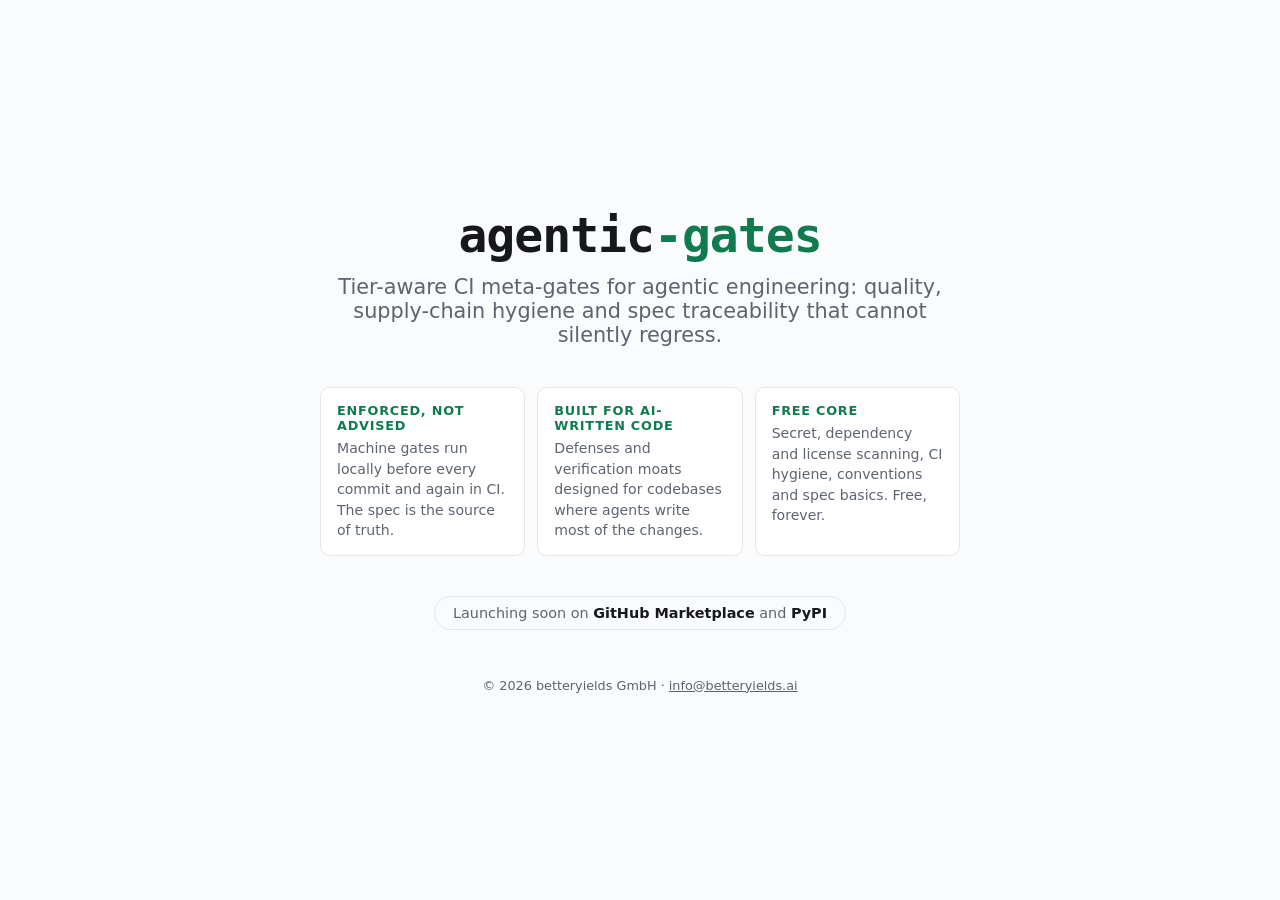
==== index.html @ 86430f10 "feat: coming-soon landing page for agentic-gates.dev" ====
<!DOCTYPE html>
<html lang="en">
<head>
<meta charset="utf-8">
<meta name="viewport" content="width=device-width, initial-scale=1">
<title>agentic-gates: CI quality gates for agentic engineering</title>
<meta name="description" content="Tier-aware CI meta-gates that enforce engineering quality, supply-chain hygiene and spec traceability for codebases built with AI agents. Launching soon.">
<style>
  :root {
    --bg: #0b0e14;
    --fg: #e6e9ef;
    --muted: #8b93a3;
    --accent: #4cc38a;
    --card: #131722;
    --border: #232a3a;
  }
  @media (prefers-color-scheme: light) {
    :root {
      --bg: #fafbfc;
      --fg: #16181d;
      --muted: #5c6470;
      --accent: #0f7b4f;
      --card: #ffffff;
      --border: #e3e6ea;
    }
  }
  * { margin: 0; padding: 0; box-sizing: border-box; }
  body {
    background: var(--bg);
    color: var(--fg);
    font-family: ui-sans-serif, system-ui, "Segoe UI", Roboto, Helvetica, Arial, sans-serif;
    min-height: 100vh;
    display: flex;
    align-items: center;
    justify-content: center;
    padding: 2rem 1.25rem;
  }
  main { max-width: 40rem; width: 100%; text-align: center; }
  .mark {
    font-family: ui-monospace, "Cascadia Code", Consolas, monospace;
    font-size: clamp(1.9rem, 6vw, 3rem);
    font-weight: 700;
    letter-spacing: -0.02em;
  }
  .mark .g { color: var(--accent); }
  .tagline {
    margin-top: 0.75rem;
    font-size: clamp(1.05rem, 2.6vw, 1.3rem);
    color: var(--muted);
  }
  .cards {
    margin-top: 2.5rem;
    display: grid;
    grid-template-columns: repeat(auto-fit, minmax(10.5rem, 1fr));
    gap: 0.75rem;
    text-align: left;
  }
  .card {
    background: var(--card);
    border: 1px solid var(--border);
    border-radius: 0.6rem;
    padding: 0.9rem 1rem;
  }
  .card h2 {
    font-size: 0.8rem;
    text-transform: uppercase;
    letter-spacing: 0.06em;
    color: var(--accent);
    margin-bottom: 0.35rem;
  }
  .card p { font-size: 0.88rem; color: var(--muted); line-height: 1.45; }
  .soon {
    margin-top: 2.5rem;
    display: inline-block;
    border: 1px solid var(--border);
    border-radius: 2rem;
    padding: 0.5rem 1.1rem;
    font-size: 0.9rem;
    color: var(--muted);
  }
  .soon strong { color: var(--fg); font-weight: 600; }
  footer {
    margin-top: 3rem;
    font-size: 0.8rem;
    color: var(--muted);
  }
  footer a { color: inherit; }
</style>
</head>
<body>
<main>
  <h1 class="mark">agentic<span class="g">-gates</span></h1>
  <p class="tagline">Tier-aware CI meta-gates for agentic engineering: quality, supply-chain hygiene and spec traceability that cannot silently regress.</p>

  <div class="cards">
    <div class="card">
      <h2>Enforced, not advised</h2>
      <p>Machine gates run locally before every commit and again in CI. The spec is the source of truth.</p>
    </div>
    <div class="card">
      <h2>Built for AI-written code</h2>
      <p>Defenses and verification moats designed for codebases where agents write most of the changes.</p>
    </div>
    <div class="card">
      <h2>Free core</h2>
      <p>Secret, dependency and license scanning, CI hygiene, conventions and spec basics. Free, forever.</p>
    </div>
  </div>

  <p class="soon">Launching soon on <strong>GitHub Marketplace</strong> and <strong>PyPI</strong></p>

  <footer>
    <p>&copy; 2026 betteryields GmbH &middot; <a href="mailto:info@betteryields.ai">info@betteryields.ai</a></p>
  </footer>
</main>
</body>
</html>
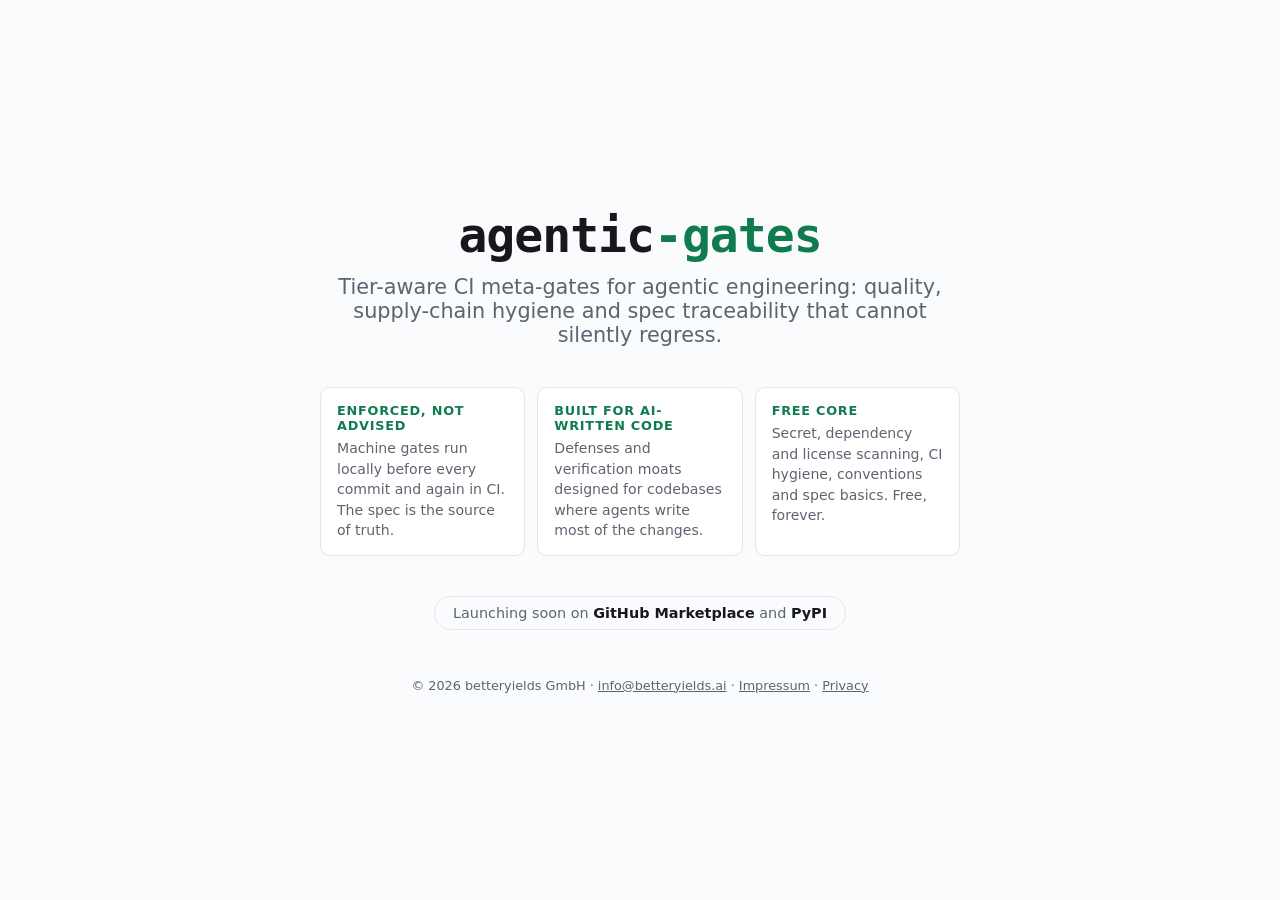
==== commit 3d2a234c: "feat(legal): add Impressum and privacy notice, link from footer" ====
--- a/index.html
+++ b/index.html
@@ -110,7 +110,7 @@
   <p class="soon">Launching soon on <strong>GitHub Marketplace</strong> and <strong>PyPI</strong></p>
 
   <footer>
-    <p>&copy; 2026 betteryields GmbH &middot; <a href="mailto:info@betteryields.ai">info@betteryields.ai</a></p>
+    <p>&copy; 2026 betteryields GmbH &middot; <a href="mailto:info@betteryields.ai">info@betteryields.ai</a> &middot; <a href="/impressum.html">Impressum</a> &middot; <a href="/datenschutz.html">Privacy</a></p>
   </footer>
 </main>
 </body>
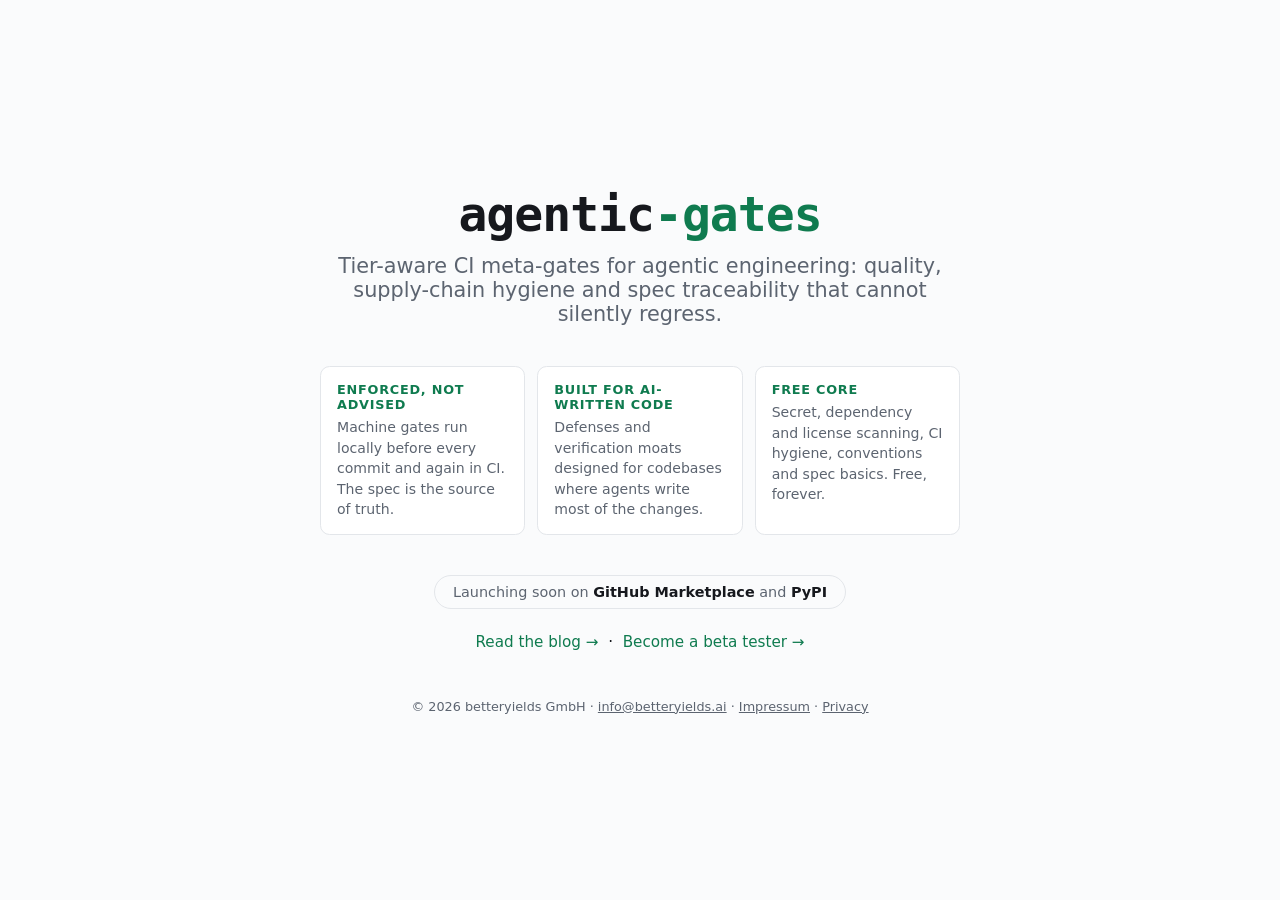
==== commit 657cfe1b: "feat(site): blog + email-gate + beta pages (marketing build session, part gates) Implements the agen" ====
--- a/index.html
+++ b/index.html
@@ -79,6 +79,9 @@
     color: var(--muted);
   }
   .soon strong { color: var(--fg); font-weight: 600; }
+  .links { margin-top: 1.5rem; font-size: 0.95rem; }
+  .links a { color: var(--accent); text-decoration: none; }
+  .links a:hover { text-decoration: underline; }
   footer {
     margin-top: 3rem;
     font-size: 0.8rem;
@@ -109,6 +112,8 @@
 
   <p class="soon">Launching soon on <strong>GitHub Marketplace</strong> and <strong>PyPI</strong></p>
 
+  <p class="links"><a href="/blog/">Read the blog &rarr;</a> &nbsp;&middot;&nbsp; <a href="/beta/">Become a beta tester &rarr;</a></p>
+
   <footer>
     <p>&copy; 2026 betteryields GmbH &middot; <a href="mailto:info@betteryields.ai">info@betteryields.ai</a> &middot; <a href="/impressum.html">Impressum</a> &middot; <a href="/datenschutz.html">Privacy</a></p>
   </footer>
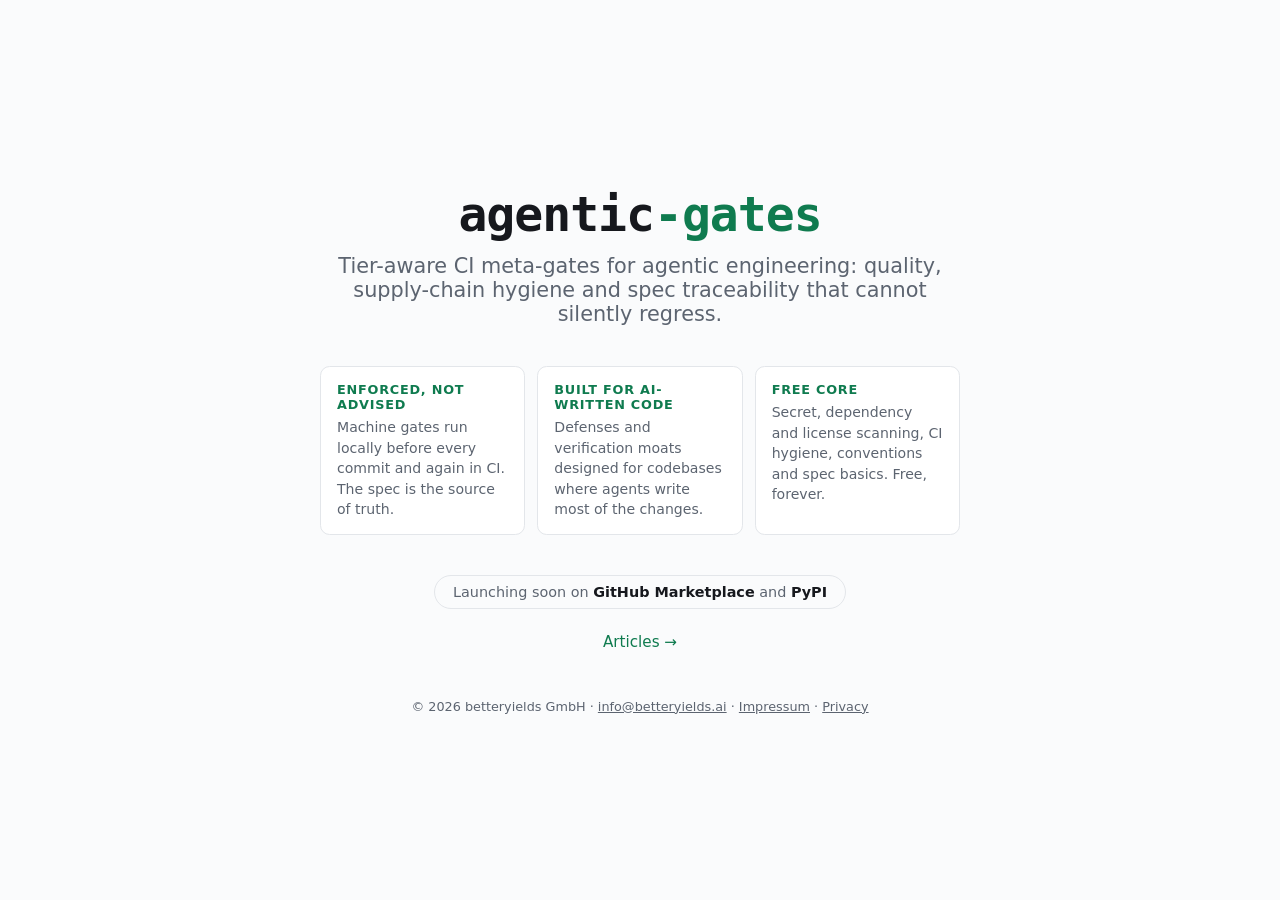
==== commit 8ecf12ed: "chore(site): slim to static article pages only (owner decision) Drop the email-gate pages, beta sign" ====
--- a/index.html
+++ b/index.html
@@ -112,7 +112,7 @@
 
   <p class="soon">Launching soon on <strong>GitHub Marketplace</strong> and <strong>PyPI</strong></p>
 
-  <p class="links"><a href="/blog/">Read the blog &rarr;</a> &nbsp;&middot;&nbsp; <a href="/beta/">Become a beta tester &rarr;</a></p>
+  <p class="links"><a href="/blog/">Articles &rarr;</a></p>
 
   <footer>
     <p>&copy; 2026 betteryields GmbH &middot; <a href="mailto:info@betteryields.ai">info@betteryields.ai</a> &middot; <a href="/impressum.html">Impressum</a> &middot; <a href="/datenschutz.html">Privacy</a></p>
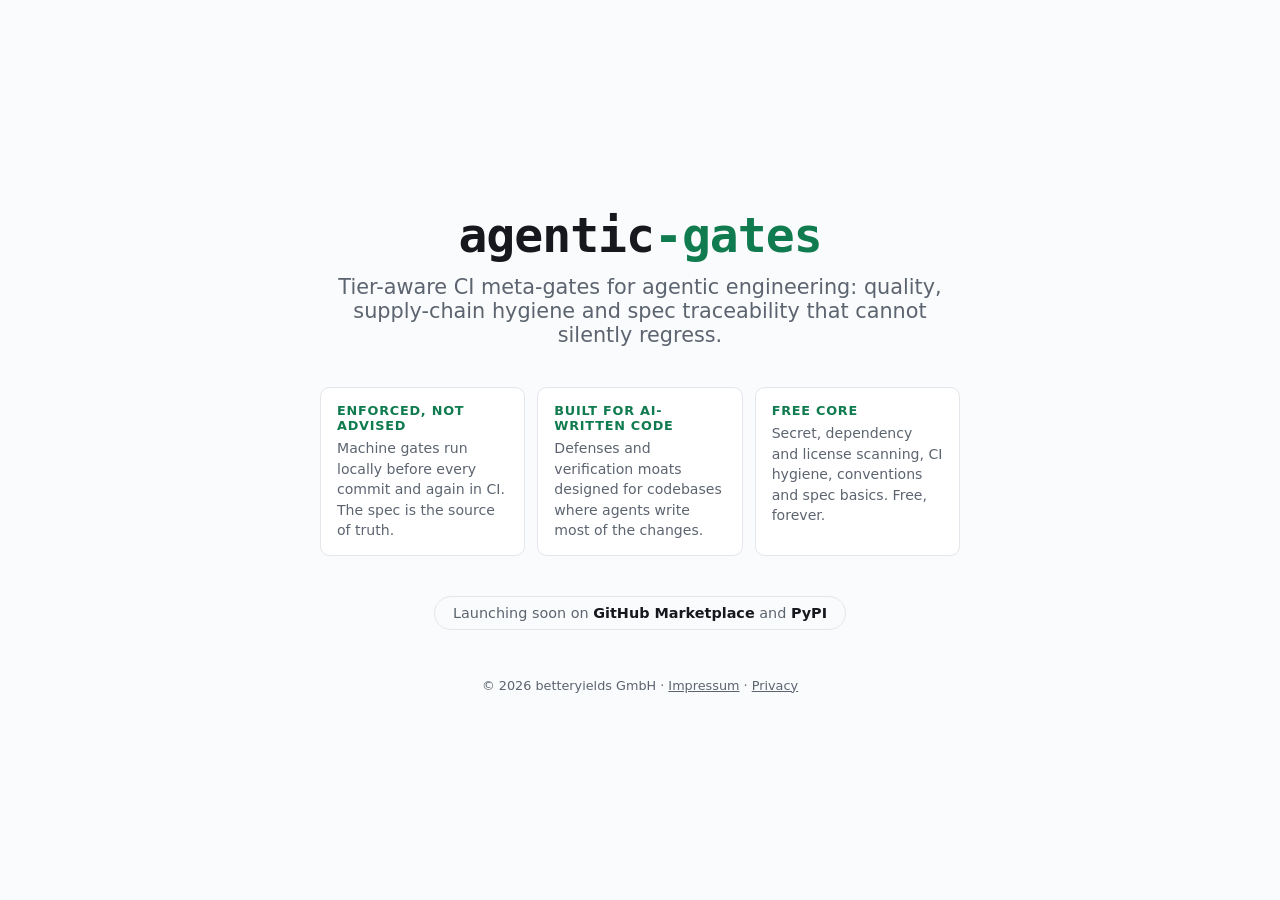
==== commit fc0dcd2a: "Keine Mailadresse in der Fusszeile der Startseite Owner-Entscheidung 2026-08-16. Die Adresse stand d" ====
--- a/index.html
+++ b/index.html
@@ -79,9 +79,6 @@
     color: var(--muted);
   }
   .soon strong { color: var(--fg); font-weight: 600; }
-  .links { margin-top: 1.5rem; font-size: 0.95rem; }
-  .links a { color: var(--accent); text-decoration: none; }
-  .links a:hover { text-decoration: underline; }
   footer {
     margin-top: 3rem;
     font-size: 0.8rem;
@@ -112,10 +109,12 @@
 
   <p class="soon">Launching soon on <strong>GitHub Marketplace</strong> and <strong>PyPI</strong></p>
 
-  <p class="links"><a href="/blog/">Articles &rarr;</a></p>
-
   <footer>
-    <p>&copy; 2026 betteryields GmbH &middot; <a href="mailto:info@betteryields.ai">info@betteryields.ai</a> &middot; <a href="/impressum.html">Impressum</a> &middot; <a href="/datenschutz.html">Privacy</a></p>
+    <!-- No mail address here (owner decision 2026-08-16). The Impressum carries the
+         contact that Section 5 DDG requires, and the privacy notice carries the one
+         the GDPR requires for the controller and for an objection. A third copy in
+         the footer of the landing page adds no duty and one more address to harvest. -->
+    <p>&copy; 2026 betteryields GmbH &middot; <a href="/impressum.html">Impressum</a> &middot; <a href="/datenschutz.html">Privacy</a></p>
   </footer>
 </main>
 </body>
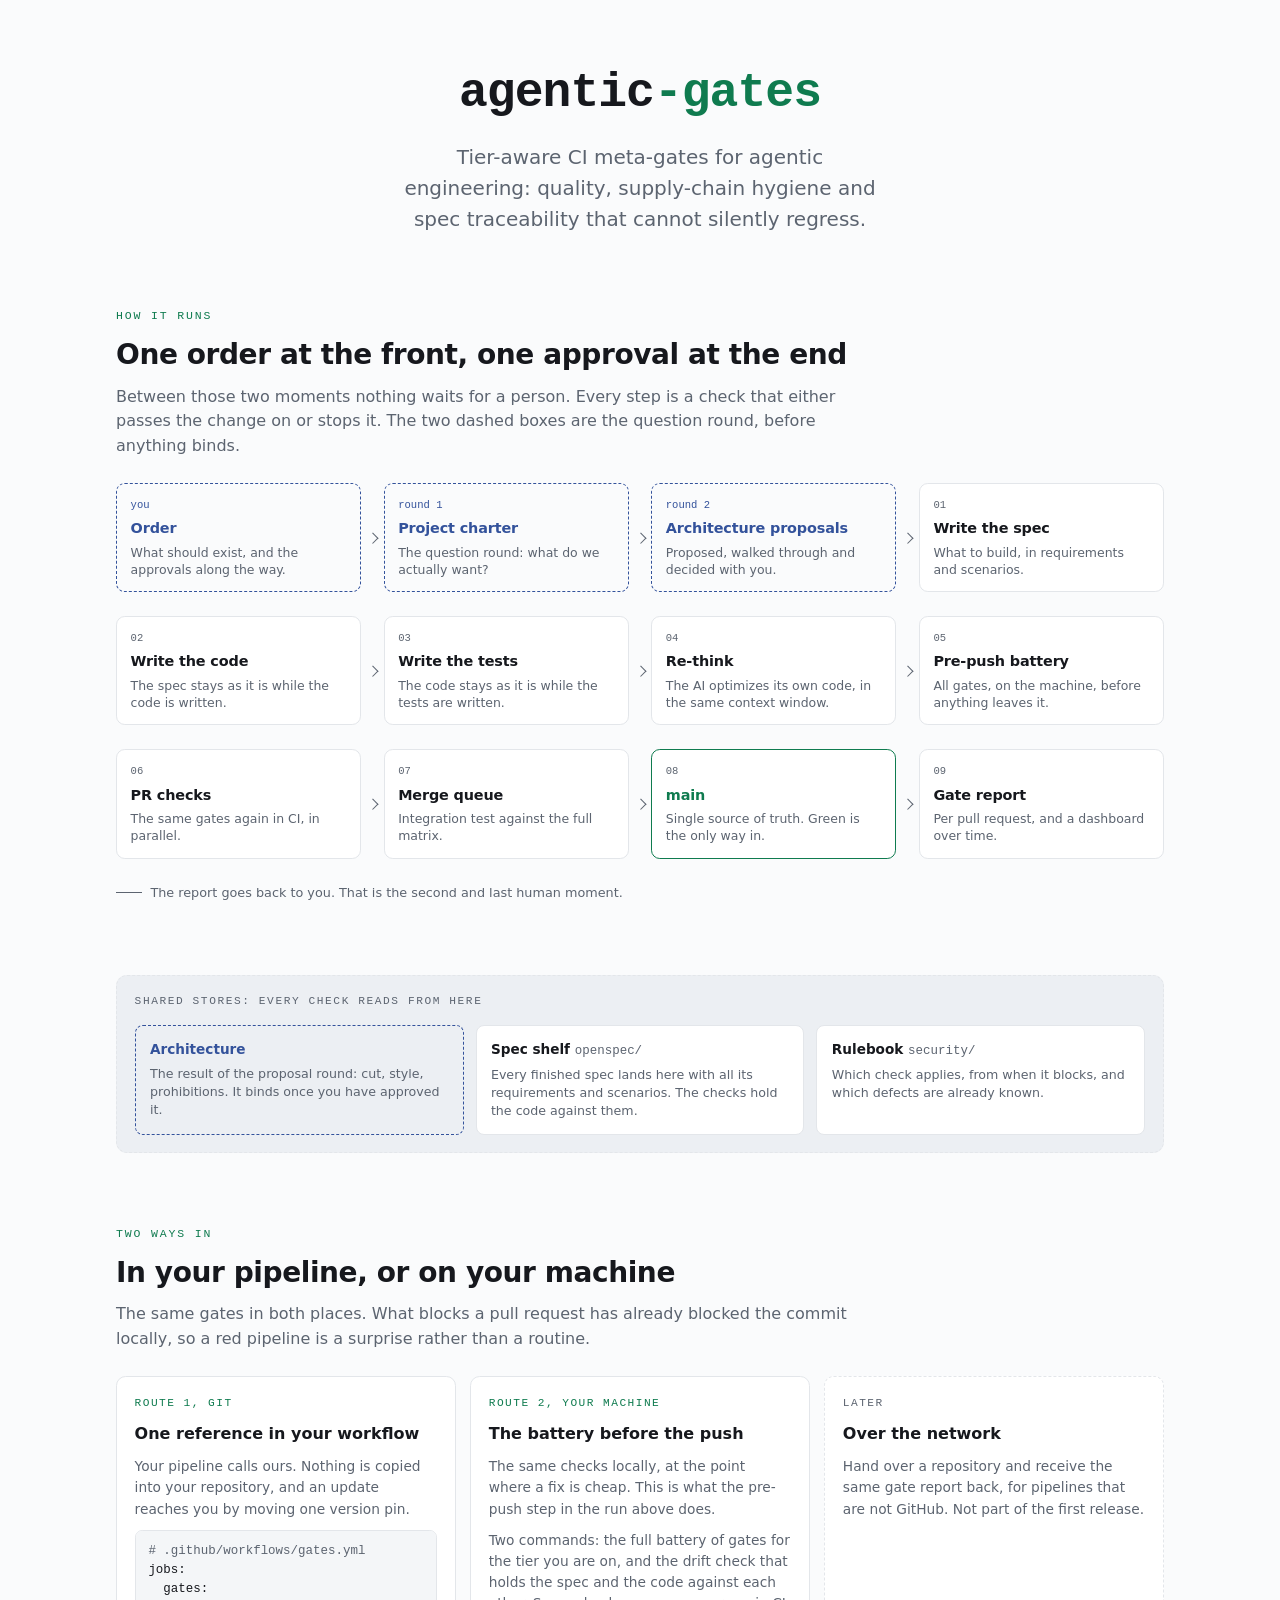
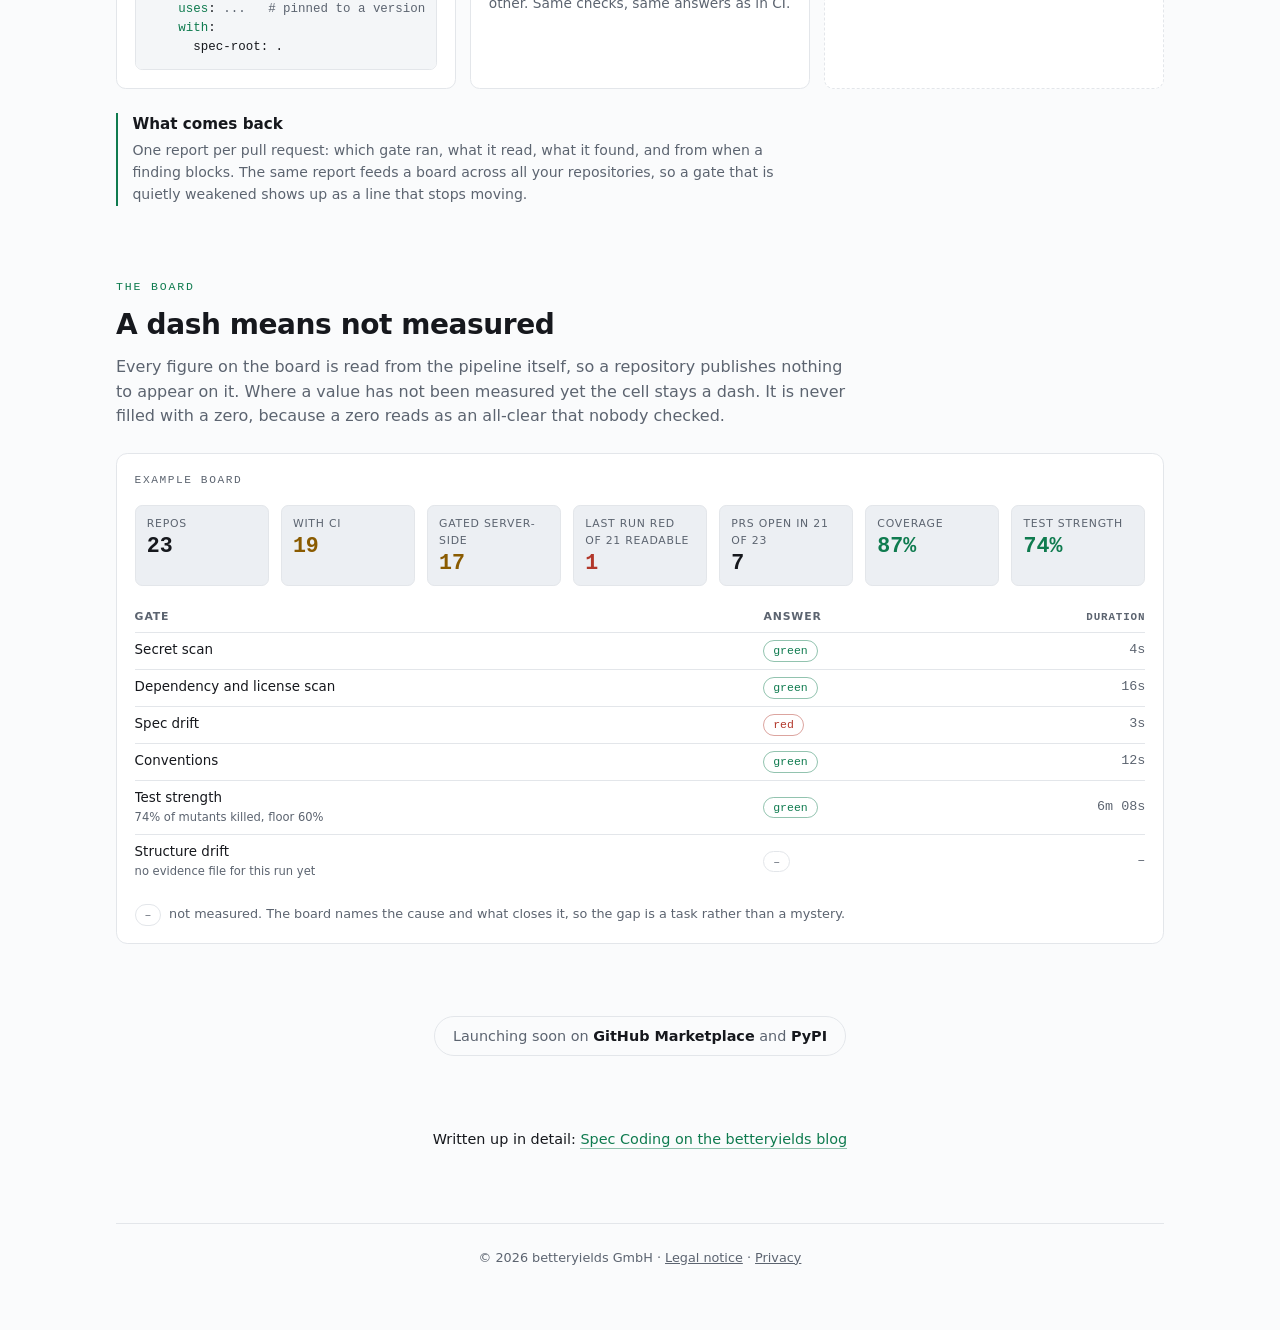
==== commit 1c2eb691: "Die Startseite zeigt den Ablauf, die zwei Wege und ein Beispielbrett Owner-Abnahme 2026-08-17, nach " ====
--- a/index.html
+++ b/index.html
@@ -4,118 +4,817 @@
 <meta charset="utf-8">
 <meta name="viewport" content="width=device-width, initial-scale=1">
 <title>agentic-gates: CI quality gates for agentic engineering</title>
-<meta name="description" content="Tier-aware CI meta-gates that enforce engineering quality, supply-chain hygiene and spec traceability for codebases built with AI agents. Launching soon.">
+<meta name="description" content="Tier-aware CI meta-gates that enforce engineering quality, supply-chain hygiene and spec traceability for codebases built with AI agents. One order at the front, one approval at the end. Launching soon.">
 <style>
-  :root {
-    --bg: #0b0e14;
-    --fg: #e6e9ef;
-    --muted: #8b93a3;
-    --accent: #4cc38a;
-    --card: #131722;
-    --border: #232a3a;
-  }
-  @media (prefers-color-scheme: light) {
-    :root {
-      --bg: #fafbfc;
-      --fg: #16181d;
-      --muted: #5c6470;
-      --accent: #0f7b4f;
-      --card: #ffffff;
-      --border: #e3e6ea;
-    }
-  }
-  * { margin: 0; padding: 0; box-sizing: border-box; }
-  body {
-    background: var(--bg);
-    color: var(--fg);
-    font-family: ui-sans-serif, system-ui, "Segoe UI", Roboto, Helvetica, Arial, sans-serif;
-    min-height: 100vh;
-    display: flex;
-    align-items: center;
-    justify-content: center;
-    padding: 2rem 1.25rem;
-  }
-  main { max-width: 40rem; width: 100%; text-align: center; }
-  .mark {
-    font-family: ui-monospace, "Cascadia Code", Consolas, monospace;
-    font-size: clamp(1.9rem, 6vw, 3rem);
-    font-weight: 700;
-    letter-spacing: -0.02em;
-  }
-  .mark .g { color: var(--accent); }
-  .tagline {
-    margin-top: 0.75rem;
-    font-size: clamp(1.05rem, 2.6vw, 1.3rem);
-    color: var(--muted);
-  }
-  .cards {
-    margin-top: 2.5rem;
-    display: grid;
-    grid-template-columns: repeat(auto-fit, minmax(10.5rem, 1fr));
-    gap: 0.75rem;
-    text-align: left;
-  }
-  .card {
-    background: var(--card);
-    border: 1px solid var(--border);
-    border-radius: 0.6rem;
-    padding: 0.9rem 1rem;
-  }
-  .card h2 {
-    font-size: 0.8rem;
-    text-transform: uppercase;
-    letter-spacing: 0.06em;
-    color: var(--accent);
-    margin-bottom: 0.35rem;
-  }
-  .card p { font-size: 0.88rem; color: var(--muted); line-height: 1.45; }
-  .soon {
-    margin-top: 2.5rem;
-    display: inline-block;
-    border: 1px solid var(--border);
-    border-radius: 2rem;
-    padding: 0.5rem 1.1rem;
-    font-size: 0.9rem;
-    color: var(--muted);
-  }
-  .soon strong { color: var(--fg); font-weight: 600; }
-  footer {
-    margin-top: 3rem;
-    font-size: 0.8rem;
-    color: var(--muted);
-  }
-  footer a { color: inherit; }
+	/* Dark first, as this page has always been. Light is the same set of tokens
+	   swapped, so every colour is defined once and used through a variable. */
+	:root {
+		--bg: #0b0e14;
+		--fg: #e6e9ef;
+		--muted: #8b93a3;
+		--accent: #4cc38a;
+		--human: #7c9ede;
+		--crit: #e5786c;
+		--warn: #d7a44a;
+		--card: #131722;
+		--border: #232a3a;
+		--rail: #1b2130;
+		--code: #0f1420;
+	}
+	@media (prefers-color-scheme: light) {
+		:root:not([data-theme='dark']) {
+			--bg: #fafbfc;
+			--fg: #16181d;
+			--muted: #5c6470;
+			--accent: #0f7b4f;
+			--human: #33529b;
+			--crit: #b2372a;
+			--warn: #8a5b00;
+			--card: #ffffff;
+			--border: #e3e6ea;
+			--rail: #eceff3;
+			--code: #f4f6f8;
+		}
+	}
+	:root[data-theme='light'] {
+		--bg: #fafbfc;
+		--fg: #16181d;
+		--muted: #5c6470;
+		--accent: #0f7b4f;
+		--human: #33529b;
+		--crit: #b2372a;
+		--warn: #8a5b00;
+		--card: #ffffff;
+		--border: #e3e6ea;
+		--rail: #eceff3;
+		--code: #f4f6f8;
+	}
+
+	* {
+		margin: 0;
+		padding: 0;
+		box-sizing: border-box;
+	}
+	body {
+		background: var(--bg);
+		color: var(--fg);
+		font-family: ui-sans-serif, system-ui, 'Segoe UI', Roboto, Helvetica, Arial, sans-serif;
+		line-height: 1.55;
+		-webkit-font-smoothing: antialiased;
+	}
+	.mono {
+		font-family: ui-monospace, 'Cascadia Code', 'SF Mono', Consolas, monospace;
+	}
+	.page {
+		max-width: 68rem;
+		margin: 0 auto;
+		padding: 3.5rem 1.25rem 4rem;
+		display: flex;
+		flex-direction: column;
+		gap: 4.5rem;
+	}
+
+	/* ---------- Head ---------- */
+	.hero {
+		max-width: 40rem;
+		margin: 0 auto;
+		text-align: center;
+		display: flex;
+		flex-direction: column;
+		gap: 0.75rem;
+	}
+	.mark {
+		font-family: ui-monospace, 'Cascadia Code', 'SF Mono', Consolas, monospace;
+		font-size: clamp(1.9rem, 6vw, 3rem);
+		font-weight: 700;
+		letter-spacing: -0.02em;
+	}
+	.mark .g {
+		color: var(--accent);
+	}
+	.tagline {
+		font-size: clamp(1.05rem, 2.6vw, 1.25rem);
+		color: var(--muted);
+		text-wrap: balance;
+	}
+
+	/* ---------- Sections ---------- */
+	section {
+		display: flex;
+		flex-direction: column;
+		gap: 1.5rem;
+	}
+	.eyebrow {
+		font-family: ui-monospace, 'Cascadia Code', 'SF Mono', Consolas, monospace;
+		font-size: 0.72rem;
+		text-transform: uppercase;
+		letter-spacing: 0.16em;
+		color: var(--accent);
+	}
+	h2 {
+		font-size: clamp(1.35rem, 3.4vw, 1.75rem);
+		font-weight: 650;
+		letter-spacing: -0.015em;
+		text-wrap: balance;
+	}
+	.lead {
+		color: var(--muted);
+		max-width: 46rem;
+	}
+	.head {
+		display: flex;
+		flex-direction: column;
+		gap: 0.5rem;
+	}
+
+	/* ---------- The run ---------- */
+	/* Twelve steps never fit one line on any screen, and a strip that runs out of
+	   the window on a landing page is a strip nobody scrolls. So the run wraps into
+	   rows: four columns from 64rem, two from 40rem, one below that. The numbers
+	   carry the order across a row break, and the arrow is suppressed at the end of
+	   each row so it never points into the margin. */
+	.rail {
+		display: grid;
+		grid-template-columns: 1fr;
+		align-items: stretch;
+		column-gap: 1.4rem;
+		row-gap: 1.5rem;
+	}
+	.step {
+		position: relative;
+		background: var(--card);
+		border: 1px solid var(--border);
+		border-radius: 0.55rem;
+		padding: 0.8rem 0.85rem;
+		display: flex;
+		flex-direction: column;
+		gap: 0.25rem;
+	}
+	/* The arrow lives in the gap between two steps, outside either box. One column,
+	   so it points down. */
+	.step:not(:last-child)::after {
+		content: '';
+		position: absolute;
+		bottom: -1.1rem;
+		left: 1.1rem;
+		width: 0.42rem;
+		height: 0.42rem;
+		border-top: 1.5px solid var(--muted);
+		border-right: 1.5px solid var(--muted);
+		transform: rotate(135deg);
+	}
+	.step .n {
+		font-family: ui-monospace, 'Cascadia Code', 'SF Mono', Consolas, monospace;
+		font-size: 0.66rem;
+		color: var(--muted);
+		font-variant-numeric: tabular-nums;
+	}
+	.step h3 {
+		font-size: 0.9rem;
+		font-weight: 640;
+		letter-spacing: -0.01em;
+	}
+	.step p {
+		font-size: 0.78rem;
+		color: var(--muted);
+		line-height: 1.4;
+	}
+	/* The question round binds nothing yet: dashed, and in the human colour. */
+	.step.human {
+		border-style: dashed;
+		border-color: var(--human);
+		background: transparent;
+	}
+	.step.human h3,
+	.step.human .n {
+		color: var(--human);
+	}
+	.step.main {
+		border-color: var(--accent);
+	}
+	.step.main h3 {
+		color: var(--accent);
+	}
+	@media (min-width: 40rem) {
+		.rail {
+			grid-template-columns: repeat(2, 1fr);
+		}
+		.step:not(:last-child)::after {
+			top: 50%;
+			bottom: auto;
+			left: auto;
+			right: -1.05rem;
+			transform: translateY(-50%) rotate(45deg);
+		}
+		/* No arrow at the end of a row: it would point into the margin. */
+		.step:nth-child(2n)::after {
+			content: none;
+		}
+	}
+	@media (min-width: 64rem) {
+		.rail {
+			grid-template-columns: repeat(4, 1fr);
+		}
+		.step:nth-child(2n)::after {
+			content: '';
+		}
+		.step:nth-child(4n)::after {
+			content: none;
+		}
+		.step:last-child::after {
+			content: none;
+		}
+	}
+
+	.loop {
+		display: flex;
+		align-items: center;
+		gap: 0.55rem;
+		font-size: 0.8rem;
+		color: var(--muted);
+	}
+	.loop::before {
+		content: '';
+		flex: 0 0 1.6rem;
+		height: 1px;
+		background: var(--muted);
+	}
+
+	/* ---------- Shared stores ---------- */
+	.stores {
+		background: var(--rail);
+		border: 1px dashed var(--border);
+		border-radius: 0.7rem;
+		padding: 1.1rem;
+		display: flex;
+		flex-direction: column;
+		gap: 0.9rem;
+	}
+	.stores > .label {
+		font-family: ui-monospace, 'Cascadia Code', 'SF Mono', Consolas, monospace;
+		font-size: 0.7rem;
+		text-transform: uppercase;
+		letter-spacing: 0.14em;
+		color: var(--muted);
+	}
+	.storegrid {
+		display: grid;
+		grid-template-columns: repeat(auto-fit, minmax(14rem, 1fr));
+		gap: 0.75rem;
+	}
+	.store {
+		background: var(--card);
+		border: 1px solid var(--border);
+		border-radius: 0.5rem;
+		padding: 0.8rem 0.9rem;
+	}
+	.store.draft {
+		border-style: dashed;
+		border-color: var(--human);
+		background: transparent;
+	}
+	.store h3 {
+		font-size: 0.85rem;
+		font-weight: 640;
+		margin-bottom: 0.3rem;
+	}
+	.store.draft h3 {
+		color: var(--human);
+	}
+	.store code {
+		font-family: ui-monospace, 'Cascadia Code', 'SF Mono', Consolas, monospace;
+		font-size: 0.78rem;
+		color: var(--muted);
+		font-weight: 500;
+	}
+	.store p {
+		font-size: 0.79rem;
+		color: var(--muted);
+		line-height: 1.45;
+	}
+
+	/* ---------- The two routes ---------- */
+	.routes {
+		display: grid;
+		/* min() rather than a bare 19rem: on a 320px screen the page gutters leave
+		   280px, and a hard 19rem minimum pushed the card 4px past the window.
+		   Measured in Chromium at 320px before this line existed. */
+		grid-template-columns: repeat(auto-fit, minmax(min(19rem, 100%), 1fr));
+		gap: 0.9rem;
+	}
+	.route {
+		background: var(--card);
+		border: 1px solid var(--border);
+		border-radius: 0.6rem;
+		padding: 1.1rem;
+		display: flex;
+		flex-direction: column;
+		gap: 0.6rem;
+	}
+	.route .tag {
+		font-family: ui-monospace, 'Cascadia Code', 'SF Mono', Consolas, monospace;
+		font-size: 0.7rem;
+		text-transform: uppercase;
+		letter-spacing: 0.13em;
+		color: var(--accent);
+	}
+	.route.later {
+		border-style: dashed;
+	}
+	.route.later .tag {
+		color: var(--muted);
+	}
+	.route h3 {
+		font-size: 1rem;
+		font-weight: 640;
+	}
+	.route p {
+		font-size: 0.86rem;
+		color: var(--muted);
+	}
+	pre {
+		background: var(--code);
+		border: 1px solid var(--border);
+		border-radius: 0.45rem;
+		padding: 0.7rem 0.8rem;
+		overflow-x: auto;
+		font-family: ui-monospace, 'Cascadia Code', 'SF Mono', Consolas, monospace;
+		font-size: 0.78rem;
+		line-height: 1.55;
+		color: var(--fg);
+	}
+	pre .c {
+		color: var(--muted);
+	}
+	pre .k {
+		color: var(--accent);
+	}
+	.returns {
+		border-left: 2px solid var(--accent);
+		padding-left: 0.9rem;
+		max-width: 42rem;
+	}
+	/* ---------- The board ---------- */
+	.board {
+		background: var(--card);
+		border: 1px solid var(--border);
+		border-radius: 0.7rem;
+		padding: 1.1rem;
+		display: flex;
+		flex-direction: column;
+		gap: 1rem;
+	}
+	.boardlabel {
+		font-family: ui-monospace, 'Cascadia Code', 'SF Mono', Consolas, monospace;
+		font-size: 0.7rem;
+		text-transform: uppercase;
+		letter-spacing: 0.14em;
+		color: var(--muted);
+	}
+	.kpis {
+		display: grid;
+		grid-template-columns: repeat(auto-fit, minmax(8rem, 1fr));
+		gap: 0.75rem;
+	}
+	.kpi {
+		background: var(--rail);
+		border: 1px solid var(--border);
+		border-radius: 0.45rem;
+		padding: 0.6rem 0.7rem;
+		display: flex;
+		flex-direction: column;
+		gap: 0.15rem;
+	}
+	.kpi .k {
+		font-size: 0.68rem;
+		text-transform: uppercase;
+		letter-spacing: 0.07em;
+		color: var(--muted);
+	}
+	.kpi .v {
+		font-family: ui-monospace, 'Cascadia Code', 'SF Mono', Consolas, monospace;
+		font-size: 1.35rem;
+		font-weight: 700;
+		font-variant-numeric: tabular-nums;
+		line-height: 1.1;
+	}
+	.kpi .v.ok {
+		color: var(--accent);
+	}
+	.kpi .v.crit {
+		color: var(--crit);
+	}
+	.kpi .v.warn {
+		color: var(--warn);
+	}
+	.kpi .v.dash {
+		color: var(--muted);
+	}
+	.scroll {
+		overflow-x: auto;
+	}
+	table {
+		width: 100%;
+		border-collapse: collapse;
+		font-size: 0.84rem;
+	}
+	th {
+		text-align: left;
+		font-size: 0.68rem;
+		text-transform: uppercase;
+		letter-spacing: 0.08em;
+		color: var(--muted);
+		font-weight: 600;
+		border-bottom: 1px solid var(--border);
+		padding: 0.4rem 0.7rem 0.4rem 0;
+		white-space: nowrap;
+	}
+	td {
+		border-bottom: 1px solid var(--border);
+		padding: 0.45rem 0.7rem 0.45rem 0;
+		color: var(--fg);
+	}
+	tbody tr:last-child td {
+		border-bottom: 0;
+	}
+	th.num,
+	td.num {
+		text-align: right;
+		padding-right: 0;
+		font-variant-numeric: tabular-nums;
+		font-family: ui-monospace, 'Cascadia Code', 'SF Mono', Consolas, monospace;
+		color: var(--muted);
+	}
+	.pill {
+		display: inline-block;
+		border-radius: 1rem;
+		padding: 0.05rem 0.55rem;
+		font-family: ui-monospace, 'Cascadia Code', 'SF Mono', Consolas, monospace;
+		font-size: 0.72rem;
+		border: 1px solid var(--border);
+		color: var(--muted);
+	}
+	.pill.ok {
+		color: var(--accent);
+		border-color: color-mix(in srgb, var(--accent) 45%, transparent);
+	}
+	.pill.crit {
+		color: var(--crit);
+		border-color: color-mix(in srgb, var(--crit) 45%, transparent);
+	}
+	.sub {
+		display: block;
+		font-size: 0.72rem;
+		color: var(--muted);
+		font-variant-numeric: tabular-nums;
+	}
+	.boardnote {
+		display: flex;
+		align-items: baseline;
+		gap: 0.5rem;
+		font-size: 0.8rem;
+		color: var(--muted);
+	}
+
+	.returns h3 {
+		font-size: 0.95rem;
+		font-weight: 640;
+		margin-bottom: 0.25rem;
+	}
+	.returns p {
+		font-size: 0.88rem;
+		color: var(--muted);
+	}
+
+	/* ---------- Foot ---------- */
+	.soon {
+		align-self: center;
+		border: 1px solid var(--border);
+		border-radius: 2rem;
+		padding: 0.5rem 1.1rem;
+		font-size: 0.9rem;
+		color: var(--muted);
+		text-align: center;
+	}
+	.soon strong {
+		color: var(--fg);
+		font-weight: 600;
+	}
+	.more {
+		text-align: center;
+		font-size: 0.9rem;
+	}
+	.more a {
+		color: var(--accent);
+		text-decoration: none;
+		border-bottom: 1px solid color-mix(in srgb, var(--accent) 45%, transparent);
+		padding-bottom: 1px;
+	}
+	.more a:hover {
+		border-bottom-color: var(--accent);
+	}
+	footer {
+		border-top: 1px solid var(--border);
+		padding-top: 1.5rem;
+		text-align: center;
+		font-size: 0.8rem;
+		color: var(--muted);
+	}
+	footer a {
+		color: inherit;
+	}
+	a:focus-visible {
+		outline: 2px solid var(--accent);
+		outline-offset: 2px;
+	}
+	.note {
+		max-width: 46rem;
+		margin: 0 auto;
+		border: 1px dashed var(--border);
+		border-radius: 0.6rem;
+		padding: 0.9rem 1rem;
+		font-size: 0.82rem;
+		color: var(--muted);
+	}
+	.note strong {
+		color: var(--fg);
+		font-weight: 620;
+	}
+
+	}
 </style>
 </head>
 <body>
-<main>
-  <h1 class="mark">agentic<span class="g">-gates</span></h1>
-  <p class="tagline">Tier-aware CI meta-gates for agentic engineering: quality, supply-chain hygiene and spec traceability that cannot silently regress.</p>
-
-  <div class="cards">
-    <div class="card">
-      <h2>Enforced, not advised</h2>
-      <p>Machine gates run locally before every commit and again in CI. The spec is the source of truth.</p>
-    </div>
-    <div class="card">
-      <h2>Built for AI-written code</h2>
-      <p>Defenses and verification moats designed for codebases where agents write most of the changes.</p>
-    </div>
-    <div class="card">
-      <h2>Free core</h2>
-      <p>Secret, dependency and license scanning, CI hygiene, conventions and spec basics. Free, forever.</p>
-    </div>
-  </div>
-
-  <p class="soon">Launching soon on <strong>GitHub Marketplace</strong> and <strong>PyPI</strong></p>
-
-  <footer>
-    <!-- No mail address here (owner decision 2026-08-16). The Impressum carries the
-         contact that Section 5 DDG requires, and the privacy notice carries the one
-         the GDPR requires for the controller and for an objection. A third copy in
-         the footer of the landing page adds no duty and one more address to harvest. -->
-    <p>&copy; 2026 betteryields GmbH &middot; <a href="/impressum.html">Impressum</a> &middot; <a href="/datenschutz.html">Privacy</a></p>
-  </footer>
-</main>
+<div class="page">
+	<div class="hero">
+		<h1 class="mark">agentic<span class="g">-gates</span></h1>
+		<p class="tagline">
+			Tier-aware CI meta-gates for agentic engineering: quality, supply-chain hygiene and spec
+			traceability that cannot silently regress.
+		</p>
+	</div>
+
+	<section>
+		<div class="head">
+			<p class="eyebrow">How it runs</p>
+			<h2>One order at the front, one approval at the end</h2>
+			<p class="lead">
+				Between those two moments nothing waits for a person. Every step is a check that either
+				passes the change on or stops it. The two dashed boxes are the question round, before
+				anything binds.
+			</p>
+		</div>
+
+		<div class="rail" role="group" aria-label="The run, from the order to the report">
+				<div class="step human">
+					<span class="n">you</span>
+					<h3>Order</h3>
+					<p>What should exist, and the approvals along the way.</p>
+				</div>
+				<div class="step human">
+					<span class="n">round 1</span>
+					<h3>Project charter</h3>
+					<p>The question round: what do we actually want?</p>
+				</div>
+				<div class="step human">
+					<span class="n">round 2</span>
+					<h3>Architecture proposals</h3>
+					<p>Proposed, walked through and decided with you.</p>
+				</div>
+				<div class="step">
+					<span class="n">01</span>
+					<h3>Write the spec</h3>
+					<p>What to build, in requirements and scenarios.</p>
+				</div>
+				<div class="step">
+					<span class="n">02</span>
+					<h3>Write the code</h3>
+					<p>The spec stays as it is while the code is written.</p>
+				</div>
+				<div class="step">
+					<span class="n">03</span>
+					<h3>Write the tests</h3>
+					<p>The code stays as it is while the tests are written.</p>
+				</div>
+				<div class="step">
+					<span class="n">04</span>
+					<h3>Re-think</h3>
+					<p>The AI optimizes its own code, in the same context window.</p>
+				</div>
+				<div class="step">
+					<span class="n">05</span>
+					<h3>Pre-push battery</h3>
+					<p>All gates, on the machine, before anything leaves it.</p>
+				</div>
+				<div class="step">
+					<span class="n">06</span>
+					<h3>PR checks</h3>
+					<p>The same gates again in CI, in parallel.</p>
+				</div>
+				<div class="step">
+					<span class="n">07</span>
+					<h3>Merge queue</h3>
+					<p>Integration test against the full matrix.</p>
+				</div>
+				<div class="step main">
+					<span class="n">08</span>
+					<h3>main</h3>
+					<p>Single source of truth. Green is the only way in.</p>
+				</div>
+				<div class="step">
+					<span class="n">09</span>
+					<h3>Gate report</h3>
+					<p>Per pull request, and a dashboard over time.</p>
+			</div>
+		</div>
+
+		<p class="loop">The report goes back to you. That is the second and last human moment.</p>
+	</section>
+
+	<section>
+		<div class="stores">
+			<p class="label">Shared stores: every check reads from here</p>
+			<div class="storegrid">
+				<div class="store draft">
+					<h3>Architecture</h3>
+					<p>
+						The result of the proposal round: cut, style, prohibitions. It binds once you have
+						approved it.
+					</p>
+				</div>
+				<div class="store">
+					<h3>Spec shelf <code>openspec/</code></h3>
+					<p>
+						Every finished spec lands here with all its requirements and scenarios. The checks hold
+						the code against them.
+					</p>
+				</div>
+				<div class="store">
+					<h3>Rulebook <code>security/</code></h3>
+					<p>Which check applies, from when it blocks, and which defects are already known.</p>
+				</div>
+			</div>
+		</div>
+	</section>
+
+	<section>
+		<div class="head">
+			<p class="eyebrow">Two ways in</p>
+			<h2>In your pipeline, or on your machine</h2>
+			<p class="lead">
+				The same gates in both places. What blocks a pull request has already blocked the commit
+				locally, so a red pipeline is a surprise rather than a routine.
+			</p>
+		</div>
+
+		<div class="routes">
+			<div class="route">
+				<p class="tag">Route 1, git</p>
+				<h3>One reference in your workflow</h3>
+				<p>
+					Your pipeline calls ours. Nothing is copied into your repository, and an update reaches
+					you by moving one version pin.
+				</p>
+				<pre><span class="c"># .github/workflows/gates.yml</span>
+jobs:
+  gates:
+    <span class="k">uses</span>: <span class="c">...   # pinned to a version</span>
+    <span class="k">with</span>:
+      spec-root: .</pre>
+			</div>
+			<div class="route">
+				<p class="tag">Route 2, your machine</p>
+				<h3>The battery before the push</h3>
+				<p>
+					The same checks locally, at the point where a fix is cheap. This is what the pre-push
+					step in the run above does.
+				</p>
+				<p>
+					Two commands: the full battery of gates for the tier you are on, and the drift check that
+					holds the spec and the code against each other. Same checks, same answers as in CI.
+				</p>
+			</div>
+			<div class="route later">
+				<p class="tag">Later</p>
+				<h3>Over the network</h3>
+				<p>
+					Hand over a repository and receive the same gate report back, for pipelines that are not
+					GitHub. Not part of the first release.
+				</p>
+			</div>
+		</div>
+
+		<div class="returns">
+			<h3>What comes back</h3>
+			<p>
+				One report per pull request: which gate ran, what it read, what it found, and from when a
+				finding blocks. The same report feeds a board across all your repositories, so a gate that
+				is quietly weakened shows up as a line that stops moving.
+			</p>
+		</div>
+	</section>
+
+	<section>
+		<div class="head">
+			<p class="eyebrow">The board</p>
+			<h2>A dash means not measured</h2>
+			<p class="lead">
+				Every figure on the board is read from the pipeline itself, so a repository publishes
+				nothing to appear on it. Where a value has not been measured yet the cell stays a dash. It
+				is never filled with a zero, because a zero reads as an all-clear that nobody checked.
+			</p>
+		</div>
+
+		<div class="board">
+			<p class="boardlabel">Example board</p>
+
+			<div class="kpis">
+				<div class="kpi">
+					<span class="k">Repos</span><span class="v">23</span>
+				</div>
+				<div class="kpi">
+					<span class="k">with CI</span><span class="v warn">19</span>
+				</div>
+				<div class="kpi">
+					<span class="k">gated server-side</span><span class="v warn">17</span>
+				</div>
+				<div class="kpi">
+					<span class="k">last run red of 21 readable</span><span class="v crit">1</span>
+				</div>
+				<div class="kpi">
+					<span class="k">PRs open in 21 of 23</span><span class="v">7</span>
+				</div>
+				<div class="kpi">
+					<span class="k">Coverage</span><span class="v ok">87%</span>
+				</div>
+				<div class="kpi">
+					<span class="k">Test strength</span><span class="v ok">74%</span>
+				</div>
+			</div>
+
+			<div class="scroll">
+				<table>
+					<thead>
+						<tr>
+							<th>Gate</th>
+							<th>Answer</th>
+							<th class="num">Duration</th>
+						</tr>
+					</thead>
+					<tbody>
+						<tr>
+							<td>Secret scan</td>
+							<td><span class="pill ok">green</span></td>
+							<td class="num">4s</td>
+						</tr>
+						<tr>
+							<td>Dependency and license scan</td>
+							<td><span class="pill ok">green</span></td>
+							<td class="num">16s</td>
+						</tr>
+						<tr>
+							<td>Spec drift</td>
+							<td><span class="pill crit">red</span></td>
+							<td class="num">3s</td>
+						</tr>
+						<tr>
+							<td>Conventions</td>
+							<td><span class="pill ok">green</span></td>
+							<td class="num">12s</td>
+						</tr>
+						<tr>
+							<td>Test strength <span class="sub">74% of mutants killed, floor 60%</span></td>
+							<td><span class="pill ok">green</span></td>
+							<td class="num">6m 08s</td>
+						</tr>
+						<tr>
+							<td>Structure drift <span class="sub">no evidence file for this run yet</span></td>
+							<td><span class="pill dash">&ndash;</span></td>
+							<td class="num">&ndash;</td>
+						</tr>
+					</tbody>
+				</table>
+			</div>
+
+			<p class="boardnote">
+				<span class="pill dash">&ndash;</span> not measured. The board names the cause and what
+				closes it, so the gap is a task rather than a mystery.
+			</p>
+		</div>
+	</section>
+
+	<p class="soon">
+		Launching soon on <strong>GitHub Marketplace</strong> and <strong>PyPI</strong>
+	</p>
+
+	<p class="more">
+		Written up in detail:
+		<a href="https://www.betteryields.ai/blog/topic/agentic-gates">Spec Coding on the betteryields blog</a>
+	</p>
+
+	<footer>
+		<p>&copy; 2026 betteryields GmbH &middot; <a href="/impressum.html">Legal notice</a> &middot; <a href="/datenschutz.html">Privacy</a></p>
+	</footer>
+</div>
 </body>
 </html>
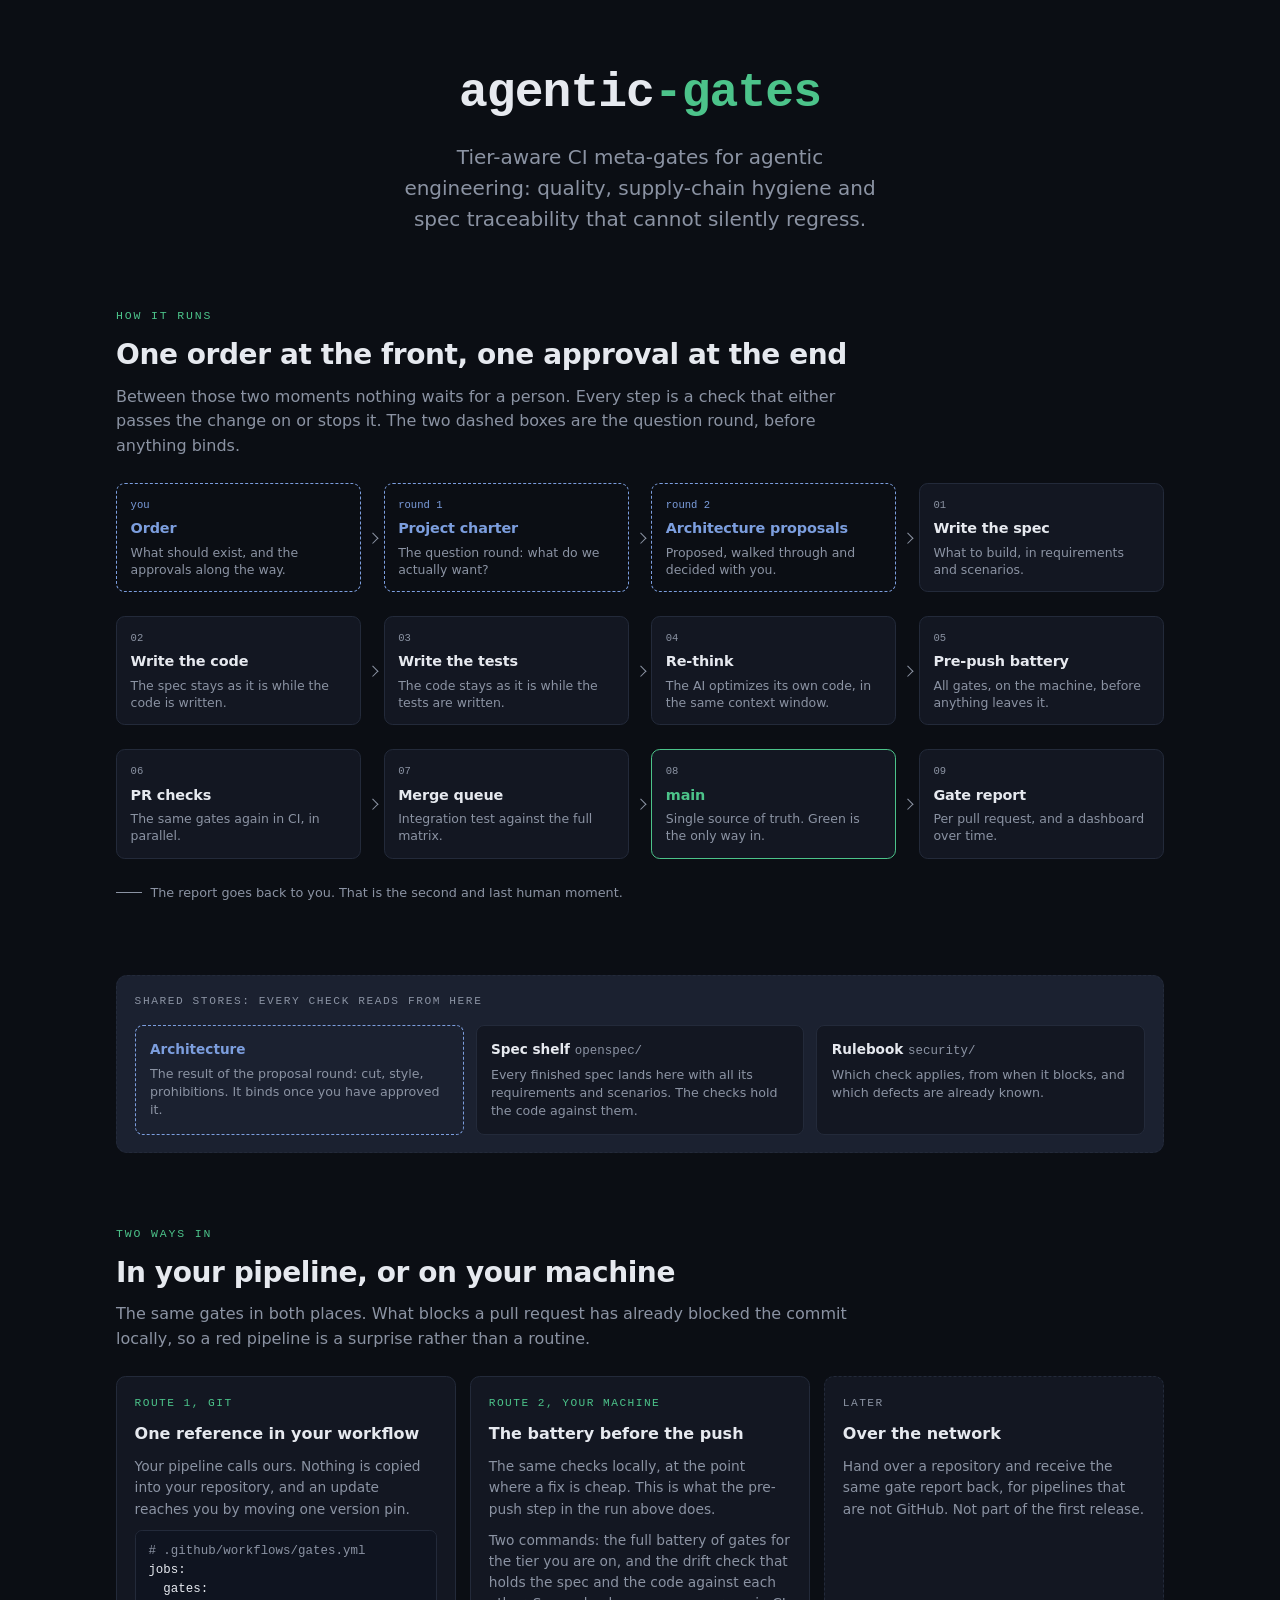
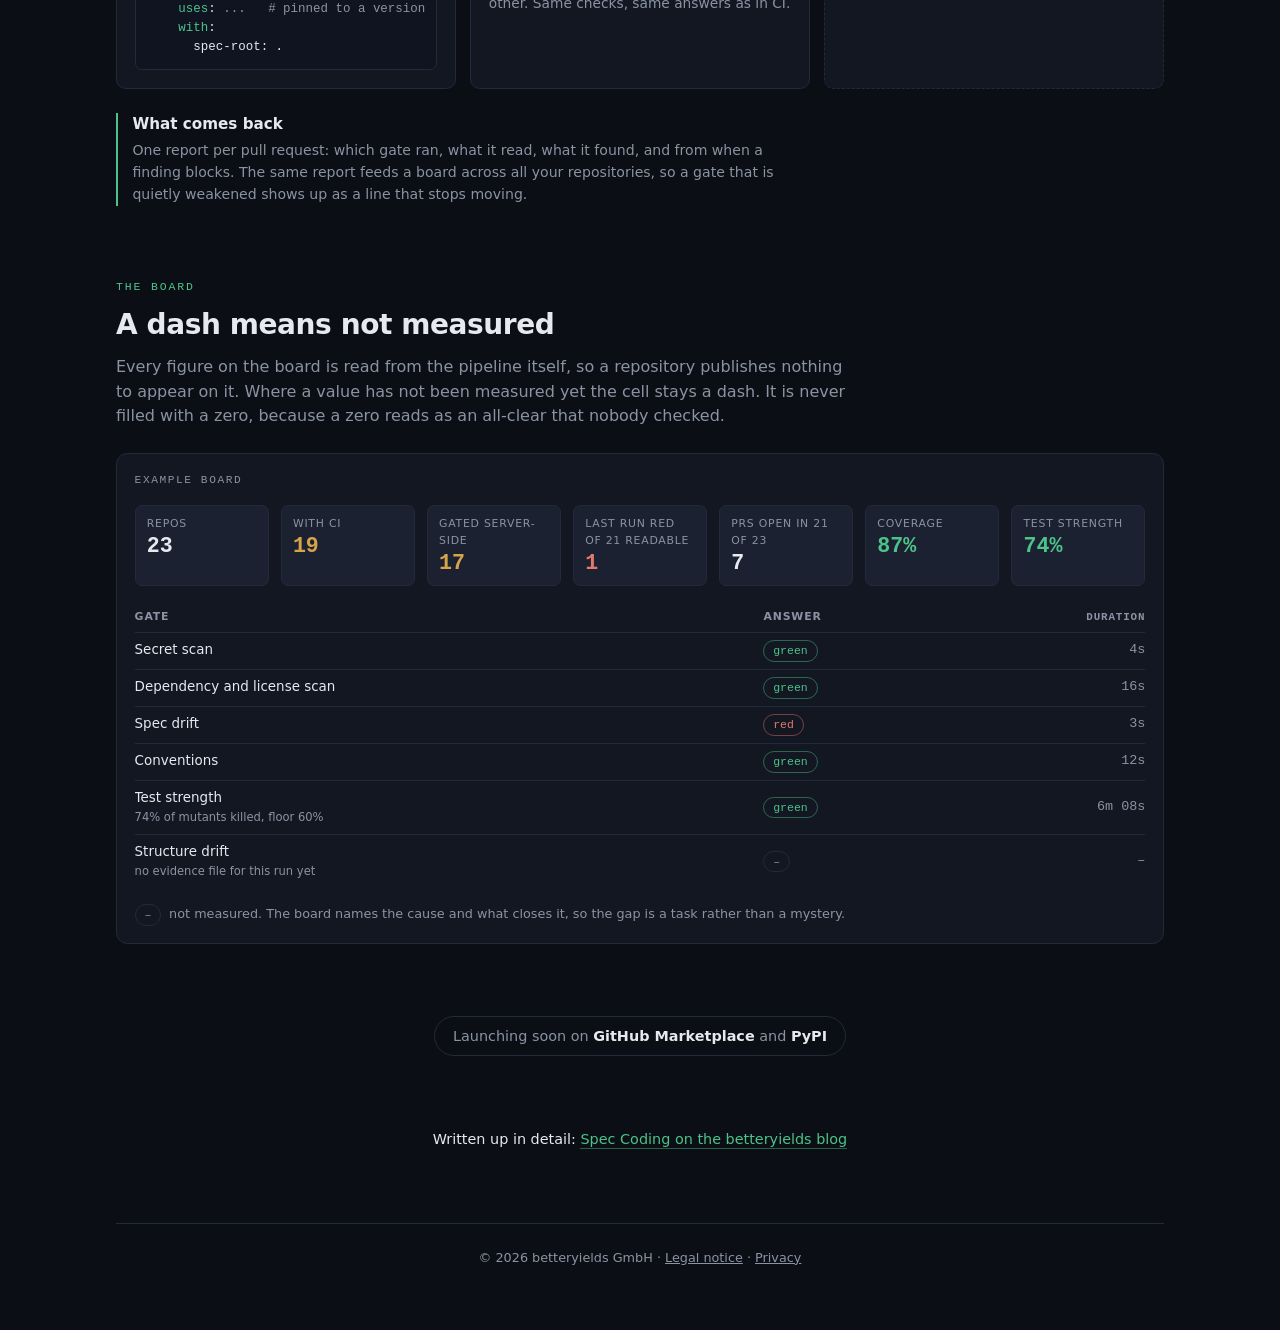
==== commit a8a895d3: "Die Seite ist dunkel, und nur dunkel Owner-Entscheidung 2026-08-17: agentic-gates.dev soll so ausseh" ====
--- a/index.html
+++ b/index.html
@@ -6,8 +6,19 @@
 <title>agentic-gates: CI quality gates for agentic engineering</title>
 <meta name="description" content="Tier-aware CI meta-gates that enforce engineering quality, supply-chain hygiene and spec traceability for codebases built with AI agents. One order at the front, one approval at the end. Launching soon.">
 <style>
-	/* Dark first, as this page has always been. Light is the same set of tokens
-	   swapped, so every colour is defined once and used through a variable. */
+	/*
+	 * Dunkel, und nur dunkel. Owner-Entscheidung 2026-08-17: die Seite soll so
+	 * aussehen wie die Vorschau auf betteryields.ai, und die zeigt sie dunkel.
+	 *
+	 * Bis dahin folgte sie der Einstellung des Systems, und damit sahen zwei
+	 * Besucher zwei verschiedene Produkte: wer sein Betriebssystem hell gestellt
+	 * hat, bekam eine weisse Seite, die mit der Kachel auf der Startseite nichts
+	 * zu tun hatte. Eine Marke, die von der Systemeinstellung des Lesers abhaengt,
+	 * ist keine.
+	 *
+	 * Jede Farbe steht deshalb genau einmal, hier, und wird ueber eine Variable
+	 * benutzt. Die Seite bringt ihren Grund selbst mit und leiht sich keinen.
+	 */
 	:root {
 		--bg: #0b0e14;
 		--fg: #e6e9ef;
@@ -21,35 +32,6 @@
 		--rail: #1b2130;
 		--code: #0f1420;
 	}
-	@media (prefers-color-scheme: light) {
-		:root:not([data-theme='dark']) {
-			--bg: #fafbfc;
-			--fg: #16181d;
-			--muted: #5c6470;
-			--accent: #0f7b4f;
-			--human: #33529b;
-			--crit: #b2372a;
-			--warn: #8a5b00;
-			--card: #ffffff;
-			--border: #e3e6ea;
-			--rail: #eceff3;
-			--code: #f4f6f8;
-		}
-	}
-	:root[data-theme='light'] {
-		--bg: #fafbfc;
-		--fg: #16181d;
-		--muted: #5c6470;
-		--accent: #0f7b4f;
-		--human: #33529b;
-		--crit: #b2372a;
-		--warn: #8a5b00;
-		--card: #ffffff;
-		--border: #e3e6ea;
-		--rail: #eceff3;
-		--code: #f4f6f8;
-	}
-
 	* {
 		margin: 0;
 		padding: 0;
